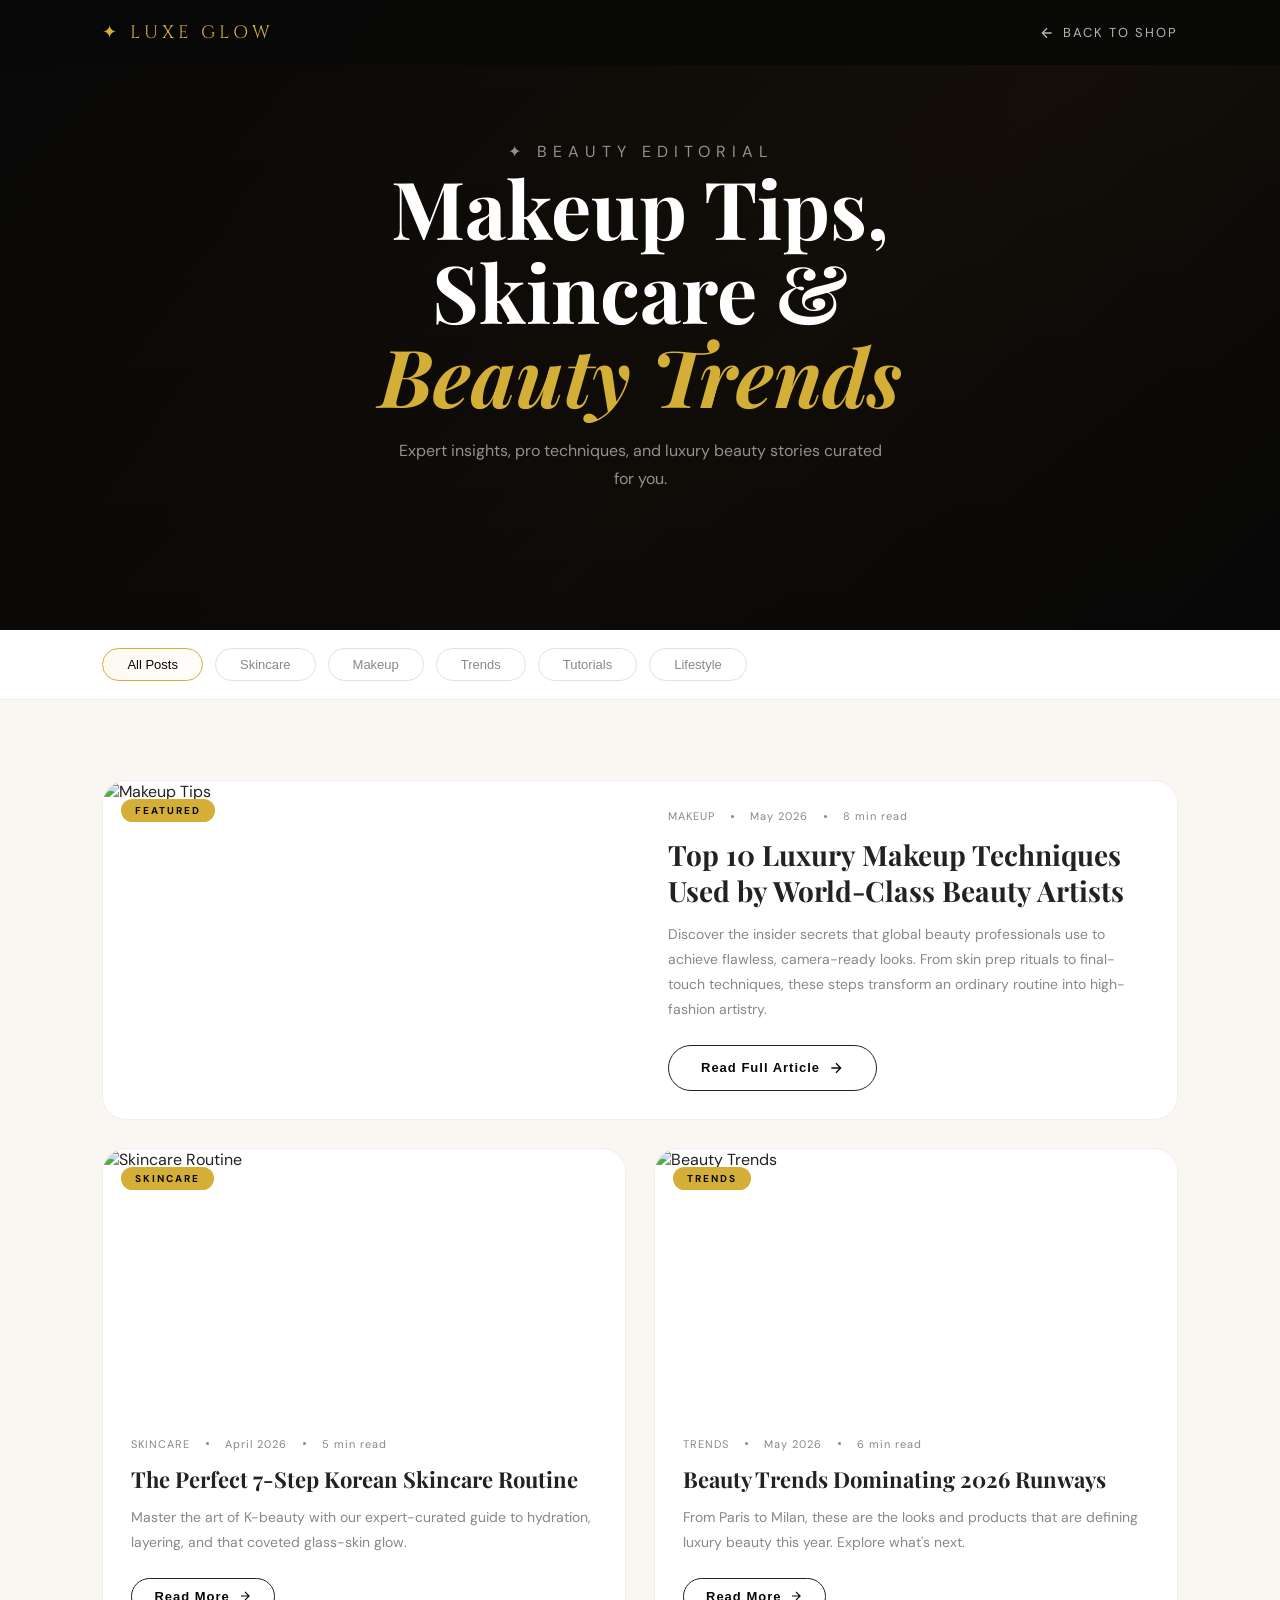
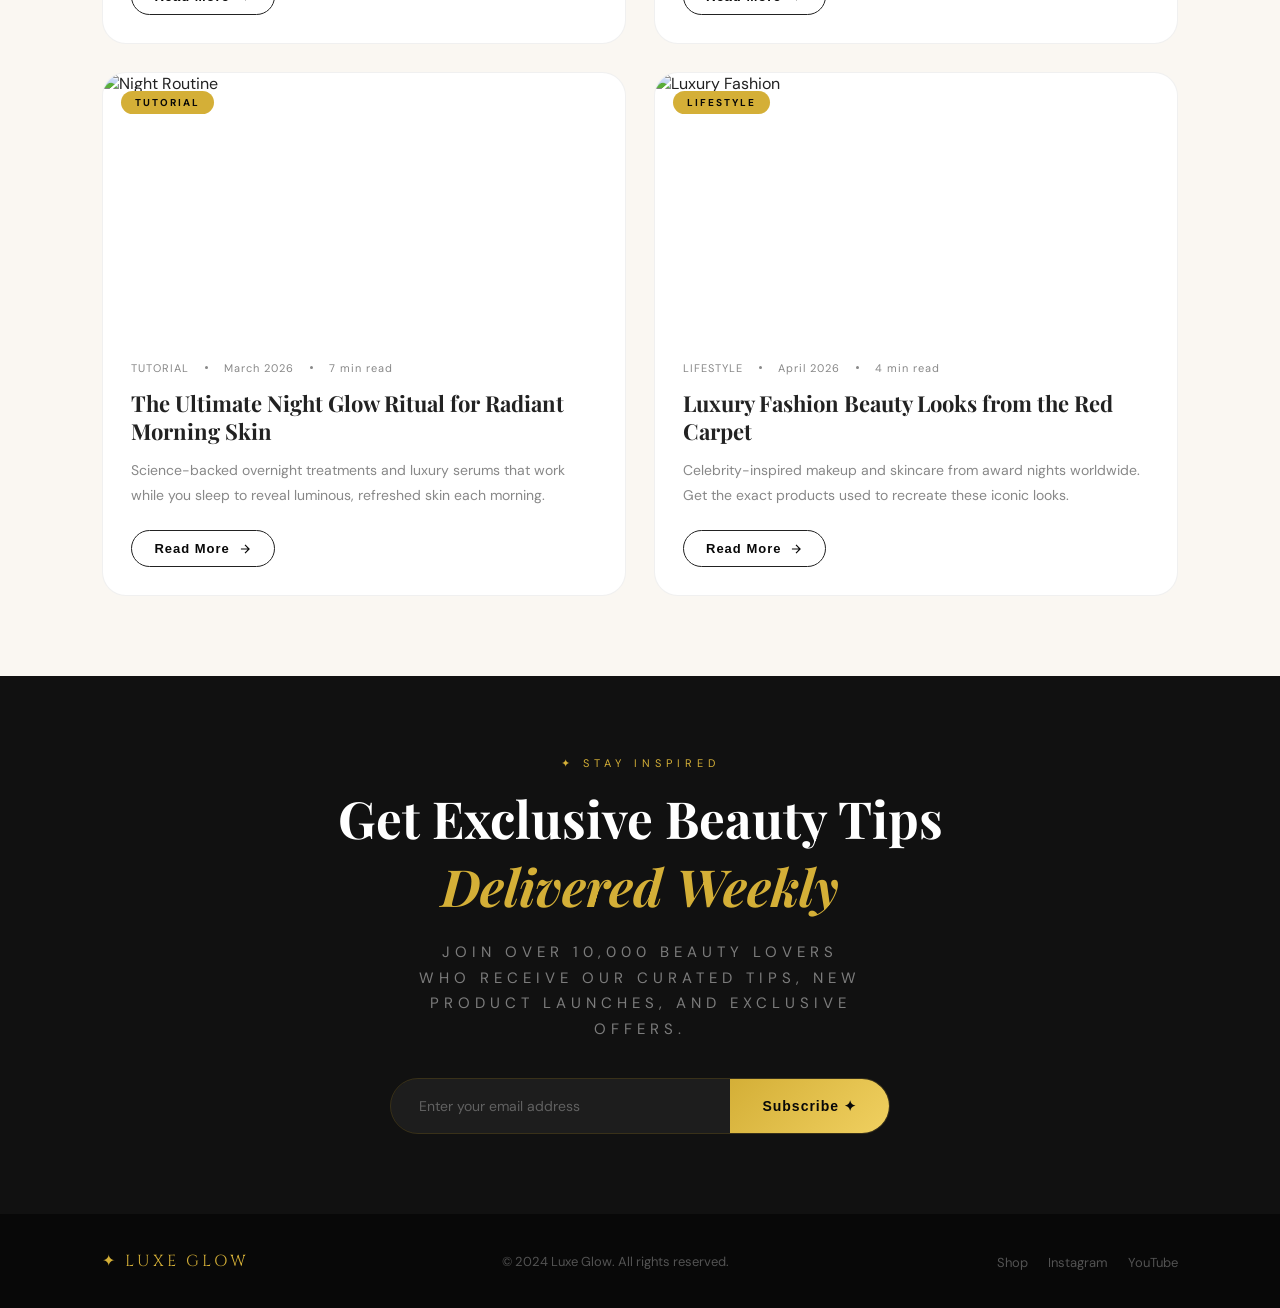
==== blog.html @ 4a475b59 "first upload" ====
<!DOCTYPE html>
<html lang="en">
<head>
  <meta charset="UTF-8">
  <meta name="viewport" content="width=device-width, initial-scale=1.0">
  <title>Beauty Blog — Luxe Glow</title>
  <link rel="preconnect" href="https://fonts.googleapis.com">
  <link rel="preconnect" href="https://fonts.gstatic.com" crossorigin>
  <link href="https://fonts.googleapis.com/css2?family=Playfair+Display:ital,wght@0,400;0,500;0,700;0,900;1,400;1,700&family=DM+Sans:wght@300;400;500;600&family=Cinzel:wght@400;600&display=swap" rel="stylesheet">
  <style>
    :root {
      --gold: #d4af37; --gold-light: #f0d060; --black: #080808;
      --dark: #111111; --white: #ffffff; --off-white: #faf7f2;
      --gray: #888; --font-display: 'Playfair Display', serif;
      --font-body: 'DM Sans', sans-serif; --font-accent: 'Cinzel', serif;
      --transition: 0.4s cubic-bezier(0.25, 0.46, 0.45, 0.94);
    }
    *, *::before, *::after { margin:0; padding:0; box-sizing:border-box; }
    html { scroll-behavior:smooth; }
    body { font-family:var(--font-body); background:var(--white); color:#222; overflow-x:hidden; }
    img { width:100%; display:block; }
    a { text-decoration:none; }

    /* NAVBAR */
    .navbar {
      position:fixed; top:0; left:0; width:100%; z-index:1000;
      padding:20px 8%; display:flex; align-items:center; justify-content:space-between;
      background:rgba(8,8,8,0.9); backdrop-filter:blur(20px);
    }
    .nav-logo { font-family:var(--font-accent); font-size:18px; color:var(--gold); letter-spacing:4px; }
    .nav-back {
      color:rgba(255,255,255,0.7); font-size:13px; letter-spacing:2px; text-transform:uppercase;
      display:flex; align-items:center; gap:8px; transition:color 0.3s;
    }
    .nav-back:hover { color:var(--gold); }

    /* BLOG HERO */
    .blog-hero {
      height: 70vh; min-height:500px;
      background: linear-gradient(135deg, #080808 0%, #1a1208 60%, #080808 100%);
      position:relative; display:flex; align-items:center; justify-content:center;
      overflow:hidden;
    }
    .hero-bg-img {
      position:absolute; inset:0;
      background:url('https://images.unsplash.com/photo-1522335789203-aabd1fc54bc9?q=80&w=1600&auto=format&fit=crop') center/cover;
      opacity:0.18;
    }
    .hero-overlay {
      position:absolute; inset:0;
      background:linear-gradient(to bottom, rgba(8,8,8,0.3), rgba(8,8,8,0.7));
    }
    .blog-hero-content { position:relative; z-index:2; text-align:center; padding:0 20px; }
    .hero-eyebrow { color:var(--gold); font-size:11px; letter-spacing:6px; text-transform:uppercase; margin-bottom:20px; }
    .blog-hero-content h1 {
      font-family:var(--font-display); font-size:clamp(42px,7vw,80px); color:var(--white);
      line-height:1.05; margin-bottom:20px;
    }
    .blog-hero-content h1 em { font-style:italic; color:var(--gold); }
    .blog-hero-content p { color:rgba(255,255,255,0.55); font-size:16px; max-width:500px; margin:0 auto; line-height:1.7; }

    /* FILTER BAR */
    .filter-bar {
      position:sticky; top:68px; z-index:100;
      background:var(--white); border-bottom:1px solid #eee;
      padding:18px 8%; display:flex; gap:12px; flex-wrap:wrap;
    }
    .ftab {
      padding:8px 24px; border-radius:40px; border:1.5px solid #e0e0e0;
      background:none; color:var(--gray); font-size:13px; font-weight:500; cursor:pointer;
      transition:var(--transition);
    }
    .ftab.active, .ftab:hover {
      border-color:var(--gold); color:var(--black);
      background:linear-gradient(135deg, rgba(212,175,55,0.08), rgba(212,175,55,0.02));
    }

    /* BLOG GRID */
    .blog-section { padding:80px 8%; background:var(--off-white); }
    .blog-grid {
      display:grid; grid-template-columns:repeat(auto-fill, minmax(340px, 1fr)); gap:28px;
    }
    .blog-card {
      background:var(--white); border-radius:24px; overflow:hidden;
      border:1px solid rgba(0,0,0,0.06); transition:var(--transition);
      position:relative;
    }
    .blog-card:hover { transform:translateY(-10px); box-shadow:0 30px 70px rgba(0,0,0,0.1); }
    .blog-card.featured { grid-column:span 2; display:grid; grid-template-columns:1fr 1fr; }
    .blog-img { position:relative; overflow:hidden; }
    .blog-img img { height:260px; object-fit:cover; transition:transform 0.6s; }
    .blog-card.featured .blog-img img { height:100%; min-height:300px; }
    .blog-card:hover .blog-img img { transform:scale(1.06); }
    .blog-tag {
      position:absolute; top:18px; left:18px;
      background:var(--gold); color:var(--black);
      font-size:10px; font-weight:700; letter-spacing:2px; text-transform:uppercase;
      padding:5px 14px; border-radius:20px;
    }
    .blog-content { padding:28px; }
    .blog-meta { display:flex; align-items:center; gap:16px; margin-bottom:14px; }
    .blog-meta span { font-size:11px; color:var(--gray); letter-spacing:1px; }
    .blog-meta .dot { width:3px; height:3px; background:var(--gray); border-radius:50%; }
    .blog-content h3 { font-family:var(--font-display); font-size:22px; margin-bottom:12px; line-height:1.3; }
    .blog-card.featured .blog-content h3 { font-size:28px; }
    .blog-content p { color:var(--gray); font-size:14px; line-height:1.8; margin-bottom:22px; }
    .read-btn {
      display:inline-flex; align-items:center; gap:8px;
      color:var(--black); font-size:13px; font-weight:600; letter-spacing:1px;
      padding:10px 22px; border-radius:40px; border:1.5px solid #222;
      background:none; cursor:pointer; transition:var(--transition);
    }
    .read-btn:hover { background:var(--black); color:var(--white); }
    .blog-card.featured .read-btn { padding:14px 32px; }

    /* NEWSLETTER SECTION */
    .newsletter-cta {
      background:var(--dark); padding:80px 8%; text-align:center;
    }
    .newsletter-cta p { color:var(--gold); font-size:11px; letter-spacing:5px; text-transform:uppercase; margin-bottom:14px; }
    .newsletter-cta h2 { font-family:var(--font-display); font-size:clamp(32px,4vw,52px); color:var(--white); margin-bottom:20px; }
    .newsletter-cta h2 em { font-style:italic; color:var(--gold); }
    .newsletter-cta > p.sub { color:rgba(255,255,255,0.45); font-size:15px; max-width:450px; margin:0 auto 36px; line-height:1.7; }
    .newsletter-form { display:flex; gap:0; border:1px solid rgba(212,175,55,0.2); border-radius:60px; overflow:hidden; max-width:500px; margin:0 auto; }
    .newsletter-form input { flex:1; background:rgba(255,255,255,0.05); border:none; padding:18px 28px; color:var(--white); font-size:14px; font-family:var(--font-body); outline:none; }
    .newsletter-form input::placeholder { color:rgba(255,255,255,0.3); }
    .newsletter-form button { background:linear-gradient(135deg,var(--gold),var(--gold-light)); border:none; padding:18px 32px; color:var(--black); font-weight:700; font-size:14px; letter-spacing:1px; cursor:pointer; transition:var(--transition); }
    .newsletter-form button:hover { background:var(--gold-light); }

    /* FOOTER */
    .footer-mini {
      background:var(--black); padding:36px 8%;
      display:flex; align-items:center; justify-content:space-between; flex-wrap:wrap; gap:16px;
    }
    .footer-mini span { font-family:var(--font-accent); font-size:16px; color:var(--gold); letter-spacing:3px; }
    .footer-mini p { color:rgba(255,255,255,0.3); font-size:13px; }
    .footer-mini a { color:rgba(255,255,255,0.3); font-size:13px; margin-left:16px; }
    .footer-mini a:hover { color:var(--white); }

    /* RESPONSIVE */
    @media(max-width:900px) {
      .blog-card.featured { grid-column:span 1; display:block; }
    }
    @media(max-width:600px) {
      .blog-grid { grid-template-columns:1fr; }
      .filter-bar { padding:14px 5%; }
    }
  </style>
</head>
<body>

<!-- NAVBAR -->
<nav class="navbar">
  <span class="nav-logo">✦ LUXE GLOW</span>
  <a href="index.html" class="nav-back">
    <svg width="16" height="16" viewBox="0 0 24 24" fill="none" stroke="currentColor" stroke-width="2"><path d="M19 12H5M12 5l-7 7 7 7"/></svg>
    Back to Shop
  </a>
</nav>

<!-- HERO -->
<section class="blog-hero">
  <div class="hero-bg-img"></div>
  <div class="hero-overlay"></div>
  <div class="blog-hero-content">
    <p class="hero-eyebrow">✦ BEAUTY EDITORIAL</p>
    <h1>Makeup Tips,<br>Skincare &<br><em>Beauty Trends</em></h1>
    <p>Expert insights, pro techniques, and luxury beauty stories curated for you.</p>
  </div>
</section>

<!-- FILTER BAR -->
<div class="filter-bar">
  <button class="ftab active">All Posts</button>
  <button class="ftab">Skincare</button>
  <button class="ftab">Makeup</button>
  <button class="ftab">Trends</button>
  <button class="ftab">Tutorials</button>
  <button class="ftab">Lifestyle</button>
</div>

<!-- BLOG GRID -->
<section class="blog-section">
  <div class="blog-grid">

    <!-- FEATURED POST -->
    <div class="blog-card featured">
      <div class="blog-img">
        <img src="https://images.unsplash.com/photo-1522335789203-aabd1fc54bc9?q=80&w=1200&auto=format&fit=crop" alt="Makeup Tips">
        <span class="blog-tag">Featured</span>
      </div>
      <div class="blog-content">
        <div class="blog-meta">
          <span>MAKEUP</span>
          <span class="dot"></span>
          <span>May 2026</span>
          <span class="dot"></span>
          <span>8 min read</span>
        </div>
        <h3>Top 10 Luxury Makeup Techniques Used by World-Class Beauty Artists</h3>
        <p>Discover the insider secrets that global beauty professionals use to achieve flawless, camera-ready looks. From skin prep rituals to final-touch techniques, these steps transform an ordinary routine into high-fashion artistry.</p>
        <button class="read-btn">
          Read Full Article
          <svg width="16" height="16" viewBox="0 0 24 24" fill="none" stroke="currentColor" stroke-width="2"><path d="M5 12h14M12 5l7 7-7 7"/></svg>
        </button>
      </div>
    </div>

    <!-- POST 2 -->
    <div class="blog-card">
      <div class="blog-img">
        <img src="https://images.unsplash.com/photo-1527799820374-dcf8d9d4a388?q=80&w=800&auto=format&fit=crop" alt="Skincare Routine">
        <span class="blog-tag">Skincare</span>
      </div>
      <div class="blog-content">
        <div class="blog-meta">
          <span>SKINCARE</span><span class="dot"></span>
          <span>April 2026</span><span class="dot"></span><span>5 min read</span>
        </div>
        <h3>The Perfect 7-Step Korean Skincare Routine</h3>
        <p>Master the art of K-beauty with our expert-curated guide to hydration, layering, and that coveted glass-skin glow.</p>
        <button class="read-btn">Read More <svg width="14" height="14" viewBox="0 0 24 24" fill="none" stroke="currentColor" stroke-width="2"><path d="M5 12h14M12 5l7 7-7 7"/></svg></button>
      </div>
    </div>

    <!-- POST 3 -->
    <div class="blog-card">
      <div class="blog-img">
        <img src="https://images.unsplash.com/photo-1515886657613-9f3515b0c78f?q=80&w=800&auto=format&fit=crop" alt="Beauty Trends">
        <span class="blog-tag">Trends</span>
      </div>
      <div class="blog-content">
        <div class="blog-meta">
          <span>TRENDS</span><span class="dot"></span>
          <span>May 2026</span><span class="dot"></span><span>6 min read</span>
        </div>
        <h3>Beauty Trends Dominating 2026 Runways</h3>
        <p>From Paris to Milan, these are the looks and products that are defining luxury beauty this year. Explore what's next.</p>
        <button class="read-btn">Read More <svg width="14" height="14" viewBox="0 0 24 24" fill="none" stroke="currentColor" stroke-width="2"><path d="M5 12h14M12 5l7 7-7 7"/></svg></button>
      </div>
    </div>

    <!-- POST 4 -->
    <div class="blog-card">
      <div class="blog-img">
        <img src="https://images.unsplash.com/photo-1526045612212-70caf35c14df?q=80&w=800&auto=format&fit=crop" alt="Night Routine">
        <span class="blog-tag">Tutorial</span>
      </div>
      <div class="blog-content">
        <div class="blog-meta">
          <span>TUTORIAL</span><span class="dot"></span>
          <span>March 2026</span><span class="dot"></span><span>7 min read</span>
        </div>
        <h3>The Ultimate Night Glow Ritual for Radiant Morning Skin</h3>
        <p>Science-backed overnight treatments and luxury serums that work while you sleep to reveal luminous, refreshed skin each morning.</p>
        <button class="read-btn">Read More <svg width="14" height="14" viewBox="0 0 24 24" fill="none" stroke="currentColor" stroke-width="2"><path d="M5 12h14M12 5l7 7-7 7"/></svg></button>
      </div>
    </div>

    <!-- POST 5 -->
    <div class="blog-card">
      <div class="blog-img">
        <img src="https://images.unsplash.com/photo-1521590832167-7bcbfaa6381f?q=80&w=800&auto=format&fit=crop" alt="Luxury Fashion">
        <span class="blog-tag">Lifestyle</span>
      </div>
      <div class="blog-content">
        <div class="blog-meta">
          <span>LIFESTYLE</span><span class="dot"></span>
          <span>April 2026</span><span class="dot"></span><span>4 min read</span>
        </div>
        <h3>Luxury Fashion Beauty Looks from the Red Carpet</h3>
        <p>Celebrity-inspired makeup and skincare from award nights worldwide. Get the exact products used to recreate these iconic looks.</p>
        <button class="read-btn">Read More <svg width="14" height="14" viewBox="0 0 24 24" fill="none" stroke="currentColor" stroke-width="2"><path d="M5 12h14M12 5l7 7-7 7"/></svg></button>
      </div>
    </div>

  </div>
</section>

<!-- NEWSLETTER CTA -->
<section class="newsletter-cta">
  <p>✦ STAY INSPIRED</p>
  <h2>Get Exclusive Beauty Tips<br><em>Delivered Weekly</em></h2>
  <p class="sub">Join over 10,000 beauty lovers who receive our curated tips, new product launches, and exclusive offers.</p>
  <div class="newsletter-form">
    <input type="email" placeholder="Enter your email address">
    <button>Subscribe ✦</button>
  </div>
</section>

<!-- FOOTER -->
<footer class="footer-mini">
  <span>✦ LUXE GLOW</span>
  <p>© 2024 Luxe Glow. All rights reserved.</p>
  <div>
    <a href="index.html">Shop</a>
    <a href="#">Instagram</a>
    <a href="#">YouTube</a>
  </div>
</footer>

<script>
  // Filter tabs
  document.querySelectorAll('.ftab').forEach(tab => {
    tab.addEventListener('click', () => {
      document.querySelectorAll('.ftab').forEach(t => t.classList.remove('active'));
      tab.classList.add('active');
    });
  });
  // Newsletter
  document.querySelector('.newsletter-form button').addEventListener('click', () => {
    const input = document.querySelector('.newsletter-form input');
    if (input.value && input.value.includes('@')) {
      input.value = '';
      const btn = document.querySelector('.newsletter-form button');
      btn.textContent = '✓ Subscribed!';
      setTimeout(() => btn.textContent = 'Subscribe ✦', 3000);
    }
  });
</script>
</body>
</html>
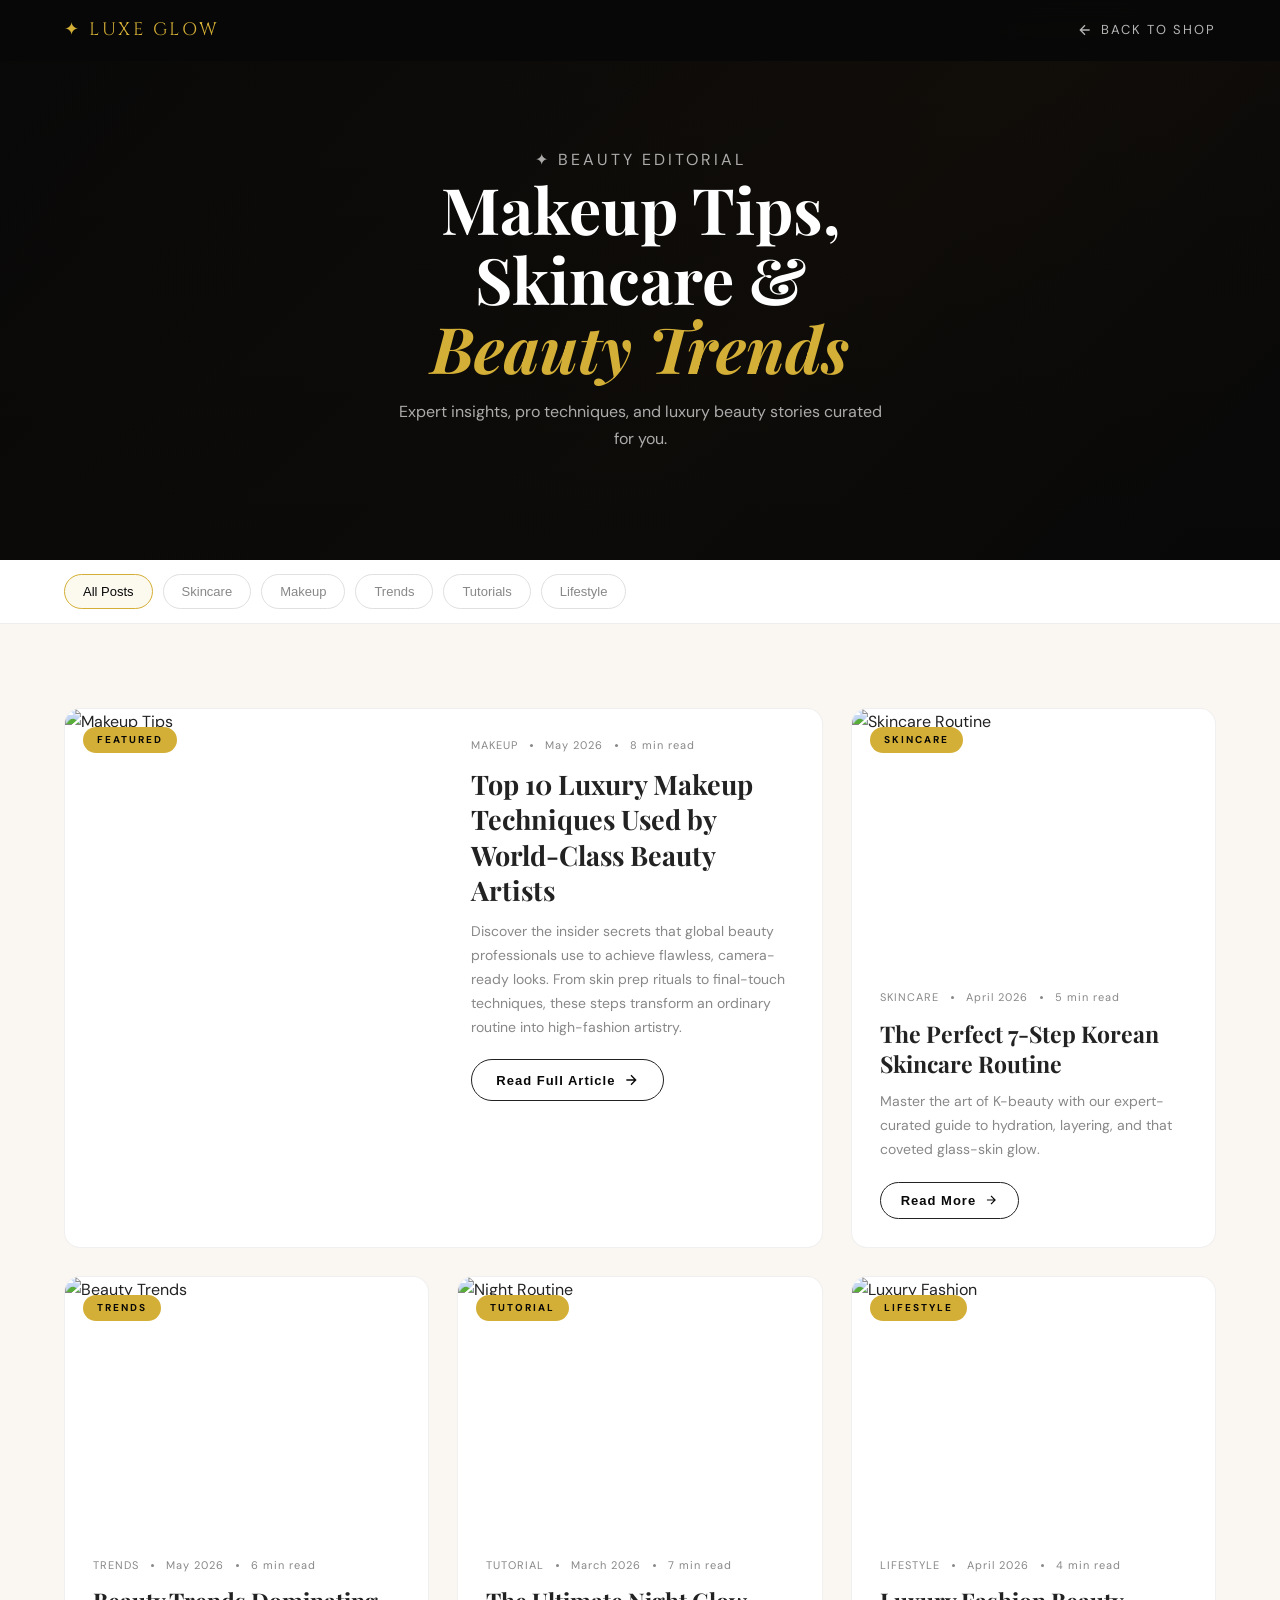
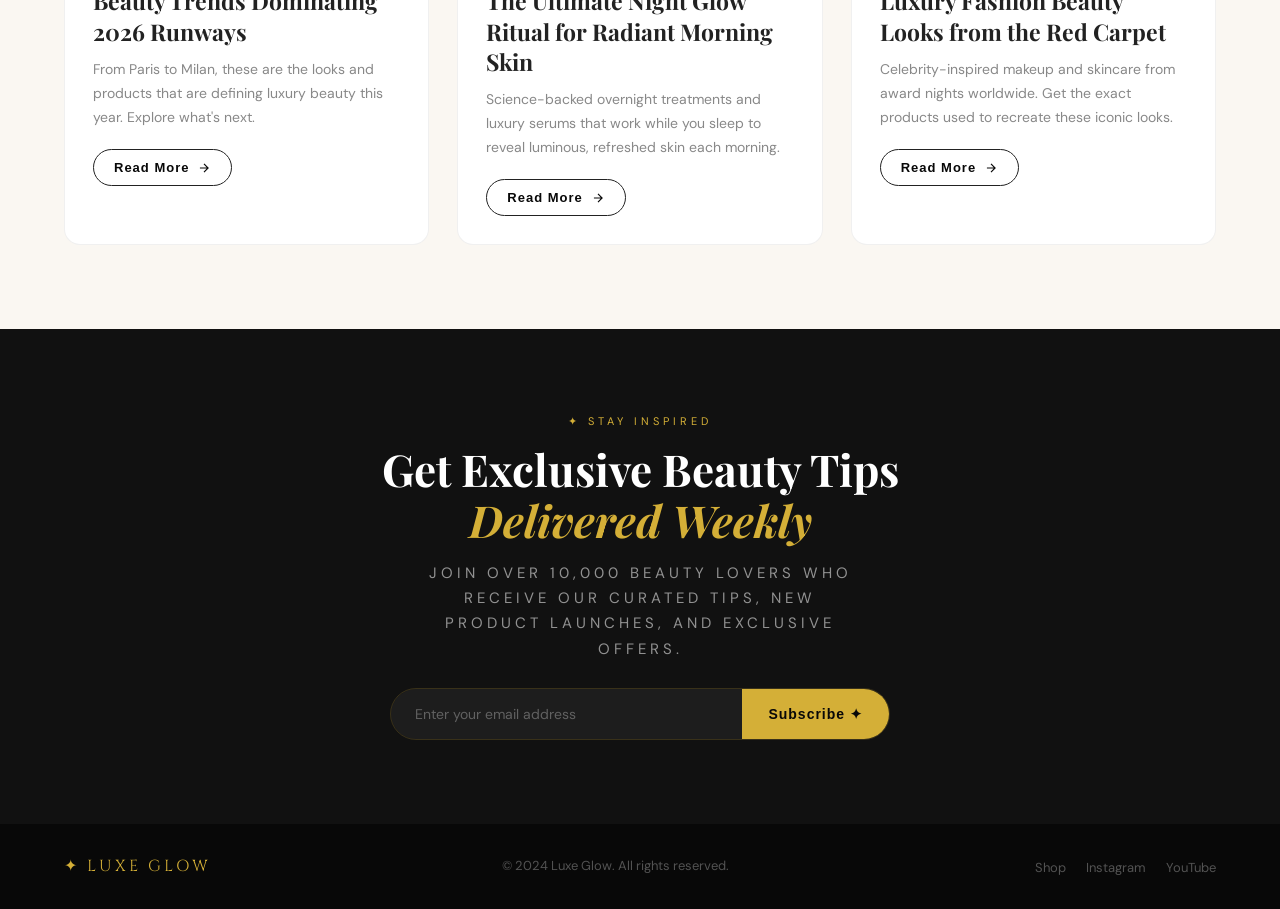
==== commit f108e7af: "Refined mobile UX, spacing, typography, and visual polish" ====
--- a/blog.html
+++ b/blog.html
@@ -13,21 +13,25 @@
       --dark: #111111; --white: #ffffff; --off-white: #faf7f2;
       --gray: #888; --font-display: 'Playfair Display', serif;
       --font-body: 'DM Sans', sans-serif; --font-accent: 'Cinzel', serif;
-      --transition: 0.4s cubic-bezier(0.25, 0.46, 0.45, 0.94);
+      --transition: 0.28s ease;
+      --page-x: clamp(18px, 5vw, 8%);
+      --section-y: clamp(58px, 8vw, 84px);
+      --card-radius: 16px;
+      --grid-gap: clamp(18px, 2.5vw, 28px);
     }
     *, *::before, *::after { margin:0; padding:0; box-sizing:border-box; }
     html { scroll-behavior:smooth; }
-    body { font-family:var(--font-body); background:var(--white); color:#222; overflow-x:hidden; }
+    body { font-family:var(--font-body); background:var(--white); color:#222; overflow-x:hidden; line-height:1.6; }
     img { width:100%; display:block; }
     a { text-decoration:none; }
 
     /* NAVBAR */
     .navbar {
       position:fixed; top:0; left:0; width:100%; z-index:1000;
-      padding:20px 8%; display:flex; align-items:center; justify-content:space-between;
-      background:rgba(8,8,8,0.9); backdrop-filter:blur(20px);
-    }
-    .nav-logo { font-family:var(--font-accent); font-size:18px; color:var(--gold); letter-spacing:4px; }
+      padding:16px var(--page-x); display:flex; align-items:center; justify-content:space-between;
+      background:rgba(8,8,8,0.86); backdrop-filter:blur(12px);
+    }
+    .nav-logo { font-family:var(--font-accent); font-size:18px; color:var(--gold); letter-spacing:2.5px; }
     .nav-back {
       color:rgba(255,255,255,0.7); font-size:13px; letter-spacing:2px; text-transform:uppercase;
       display:flex; align-items:center; gap:8px; transition:color 0.3s;
@@ -36,100 +40,101 @@
 
     /* BLOG HERO */
     .blog-hero {
-      height: 70vh; min-height:500px;
-      background: linear-gradient(135deg, #080808 0%, #1a1208 60%, #080808 100%);
+      min-height: clamp(420px, 64vh, 560px);
+      padding: 104px var(--page-x) 64px;
+      background: linear-gradient(135deg, #080808 0%, #15100a 60%, #080808 100%);
       position:relative; display:flex; align-items:center; justify-content:center;
       overflow:hidden;
     }
     .hero-bg-img {
       position:absolute; inset:0;
       background:url('https://images.unsplash.com/photo-1522335789203-aabd1fc54bc9?q=80&w=1600&auto=format&fit=crop') center/cover;
-      opacity:0.18;
+      opacity:0.14;
     }
     .hero-overlay {
       position:absolute; inset:0;
-      background:linear-gradient(to bottom, rgba(8,8,8,0.3), rgba(8,8,8,0.7));
-    }
-    .blog-hero-content { position:relative; z-index:2; text-align:center; padding:0 20px; }
-    .hero-eyebrow { color:var(--gold); font-size:11px; letter-spacing:6px; text-transform:uppercase; margin-bottom:20px; }
+      background:linear-gradient(to bottom, rgba(8,8,8,0.26), rgba(8,8,8,0.64));
+    }
+    .blog-hero-content { position:relative; z-index:2; text-align:center; width:min(680px, 100%); margin:0 auto; }
+    .hero-eyebrow { color:var(--gold); font-size:11px; letter-spacing:3px; text-transform:uppercase; margin-bottom:14px; }
     .blog-hero-content h1 {
-      font-family:var(--font-display); font-size:clamp(42px,7vw,80px); color:var(--white);
-      line-height:1.05; margin-bottom:20px;
+      font-family:var(--font-display); font-size:clamp(36px,6.4vw,64px); color:var(--white);
+      line-height:1.09; margin-bottom:16px;
     }
     .blog-hero-content h1 em { font-style:italic; color:var(--gold); }
-    .blog-hero-content p { color:rgba(255,255,255,0.55); font-size:16px; max-width:500px; margin:0 auto; line-height:1.7; }
+    .blog-hero-content p { color:rgba(255,255,255,0.66); font-size:clamp(15px, 1.5vw, 16px); max-width:500px; margin:0 auto; line-height:1.68; }
 
     /* FILTER BAR */
     .filter-bar {
       position:sticky; top:68px; z-index:100;
       background:var(--white); border-bottom:1px solid #eee;
-      padding:18px 8%; display:flex; gap:12px; flex-wrap:wrap;
+      padding:14px var(--page-x); display:flex; gap:10px; flex-wrap:wrap;
     }
     .ftab {
-      padding:8px 24px; border-radius:40px; border:1.5px solid #e0e0e0;
+      padding:9px 18px; border-radius:40px; border:1.5px solid #e0e0e0;
       background:none; color:var(--gray); font-size:13px; font-weight:500; cursor:pointer;
       transition:var(--transition);
     }
     .ftab.active, .ftab:hover {
       border-color:var(--gold); color:var(--black);
-      background:linear-gradient(135deg, rgba(212,175,55,0.08), rgba(212,175,55,0.02));
+      background:rgba(212,175,55,0.08);
     }
 
     /* BLOG GRID */
-    .blog-section { padding:80px 8%; background:var(--off-white); }
+    .blog-section { padding:var(--section-y) var(--page-x); background:var(--off-white); }
     .blog-grid {
-      display:grid; grid-template-columns:repeat(auto-fill, minmax(340px, 1fr)); gap:28px;
+      display:grid; grid-template-columns:repeat(auto-fill, minmax(min(100%, 300px), 1fr)); gap:var(--grid-gap);
     }
     .blog-card {
-      background:var(--white); border-radius:24px; overflow:hidden;
+      background:var(--white); border-radius:var(--card-radius); overflow:hidden;
       border:1px solid rgba(0,0,0,0.06); transition:var(--transition);
       position:relative;
     }
-    .blog-card:hover { transform:translateY(-10px); box-shadow:0 30px 70px rgba(0,0,0,0.1); }
+    .blog-card:hover { transform:translateY(-2px); box-shadow:0 14px 34px rgba(0,0,0,0.08); }
     .blog-card.featured { grid-column:span 2; display:grid; grid-template-columns:1fr 1fr; }
     .blog-img { position:relative; overflow:hidden; }
-    .blog-img img { height:260px; object-fit:cover; transition:transform 0.6s; }
+    .blog-img img { height:clamp(220px, 27vw, 252px); object-fit:cover; transition:transform 0.35s; }
     .blog-card.featured .blog-img img { height:100%; min-height:300px; }
-    .blog-card:hover .blog-img img { transform:scale(1.06); }
+    .blog-card:hover .blog-img img { transform:scale(1.018); }
     .blog-tag {
       position:absolute; top:18px; left:18px;
       background:var(--gold); color:var(--black);
       font-size:10px; font-weight:700; letter-spacing:2px; text-transform:uppercase;
       padding:5px 14px; border-radius:20px;
     }
-    .blog-content { padding:28px; }
-    .blog-meta { display:flex; align-items:center; gap:16px; margin-bottom:14px; }
+    .blog-content { padding:clamp(22px, 3vw, 28px); }
+    .blog-meta { display:flex; align-items:center; gap:12px; margin-bottom:12px; flex-wrap:wrap; }
     .blog-meta span { font-size:11px; color:var(--gray); letter-spacing:1px; }
     .blog-meta .dot { width:3px; height:3px; background:var(--gray); border-radius:50%; }
-    .blog-content h3 { font-family:var(--font-display); font-size:22px; margin-bottom:12px; line-height:1.3; }
-    .blog-card.featured .blog-content h3 { font-size:28px; }
-    .blog-content p { color:var(--gray); font-size:14px; line-height:1.8; margin-bottom:22px; }
+    .blog-content h3 { font-family:var(--font-display); font-size:clamp(21px, 2.1vw, 23px); margin-bottom:10px; line-height:1.32; }
+    .blog-card.featured .blog-content h3 { font-size:clamp(23px, 2.8vw, 27px); }
+    .blog-content p { color:var(--gray); font-size:14px; line-height:1.72; margin-bottom:20px; }
     .read-btn {
       display:inline-flex; align-items:center; gap:8px;
       color:var(--black); font-size:13px; font-weight:600; letter-spacing:1px;
-      padding:10px 22px; border-radius:40px; border:1.5px solid #222;
+      padding:10px 20px; border-radius:40px; border:1.5px solid #222;
       background:none; cursor:pointer; transition:var(--transition);
     }
     .read-btn:hover { background:var(--black); color:var(--white); }
-    .blog-card.featured .read-btn { padding:14px 32px; }
+    .blog-card.featured .read-btn { padding:12px 24px; }
 
     /* NEWSLETTER SECTION */
     .newsletter-cta {
-      background:var(--dark); padding:80px 8%; text-align:center;
-    }
-    .newsletter-cta p { color:var(--gold); font-size:11px; letter-spacing:5px; text-transform:uppercase; margin-bottom:14px; }
-    .newsletter-cta h2 { font-family:var(--font-display); font-size:clamp(32px,4vw,52px); color:var(--white); margin-bottom:20px; }
+      background:var(--dark); padding:var(--section-y) var(--page-x); text-align:center;
+    }
+    .newsletter-cta p { color:var(--gold); font-size:11px; letter-spacing:4px; text-transform:uppercase; margin-bottom:12px; }
+    .newsletter-cta h2 { font-family:var(--font-display); font-size:clamp(29px,3.8vw,44px); color:var(--white); margin-bottom:16px; line-height:1.16; }
     .newsletter-cta h2 em { font-style:italic; color:var(--gold); }
-    .newsletter-cta > p.sub { color:rgba(255,255,255,0.45); font-size:15px; max-width:450px; margin:0 auto 36px; line-height:1.7; }
+    .newsletter-cta > p.sub { color:rgba(255,255,255,0.54); font-size:15px; max-width:450px; margin:0 auto 26px; line-height:1.68; }
     .newsletter-form { display:flex; gap:0; border:1px solid rgba(212,175,55,0.2); border-radius:60px; overflow:hidden; max-width:500px; margin:0 auto; }
-    .newsletter-form input { flex:1; background:rgba(255,255,255,0.05); border:none; padding:18px 28px; color:var(--white); font-size:14px; font-family:var(--font-body); outline:none; }
+    .newsletter-form input { flex:1; min-width:0; background:rgba(255,255,255,0.05); border:none; padding:16px 24px; color:var(--white); font-size:14px; font-family:var(--font-body); outline:none; }
     .newsletter-form input::placeholder { color:rgba(255,255,255,0.3); }
-    .newsletter-form button { background:linear-gradient(135deg,var(--gold),var(--gold-light)); border:none; padding:18px 32px; color:var(--black); font-weight:700; font-size:14px; letter-spacing:1px; cursor:pointer; transition:var(--transition); }
+    .newsletter-form button { background:var(--gold); border:none; padding:16px 26px; color:var(--black); font-weight:700; font-size:14px; letter-spacing:1px; cursor:pointer; transition:var(--transition); }
     .newsletter-form button:hover { background:var(--gold-light); }
 
     /* FOOTER */
     .footer-mini {
-      background:var(--black); padding:36px 8%;
+      background:var(--black); padding:30px var(--page-x);
       display:flex; align-items:center; justify-content:space-between; flex-wrap:wrap; gap:16px;
     }
     .footer-mini span { font-family:var(--font-accent); font-size:16px; color:var(--gold); letter-spacing:3px; }
@@ -143,7 +148,19 @@
     }
     @media(max-width:600px) {
       .blog-grid { grid-template-columns:1fr; }
-      .filter-bar { padding:14px 5%; }
+      .navbar { padding:14px var(--page-x); }
+      .nav-logo { font-size:15px; letter-spacing:2px; }
+      .nav-back { font-size:12px; letter-spacing:1px; }
+      .filter-bar { top:62px; flex-wrap:nowrap; overflow-x:auto; scrollbar-width:none; }
+      .filter-bar::-webkit-scrollbar { display:none; }
+      .ftab { flex:0 0 auto; }
+      .blog-hero { min-height:auto; padding-top:96px; padding-bottom:54px; }
+      .hero-eyebrow { letter-spacing:2.5px; }
+      .newsletter-form { flex-direction:column; border-radius:18px; }
+      .newsletter-form input,
+      .newsletter-form button { width:100%; text-align:center; }
+      .footer-mini { align-items:flex-start; flex-direction:column; }
+      .footer-mini a { margin:0 16px 0 0; }
     }
   </style>
 </head>
@@ -319,4 +336,4 @@
   });
 </script>
 </body>
-</html>+</html>
